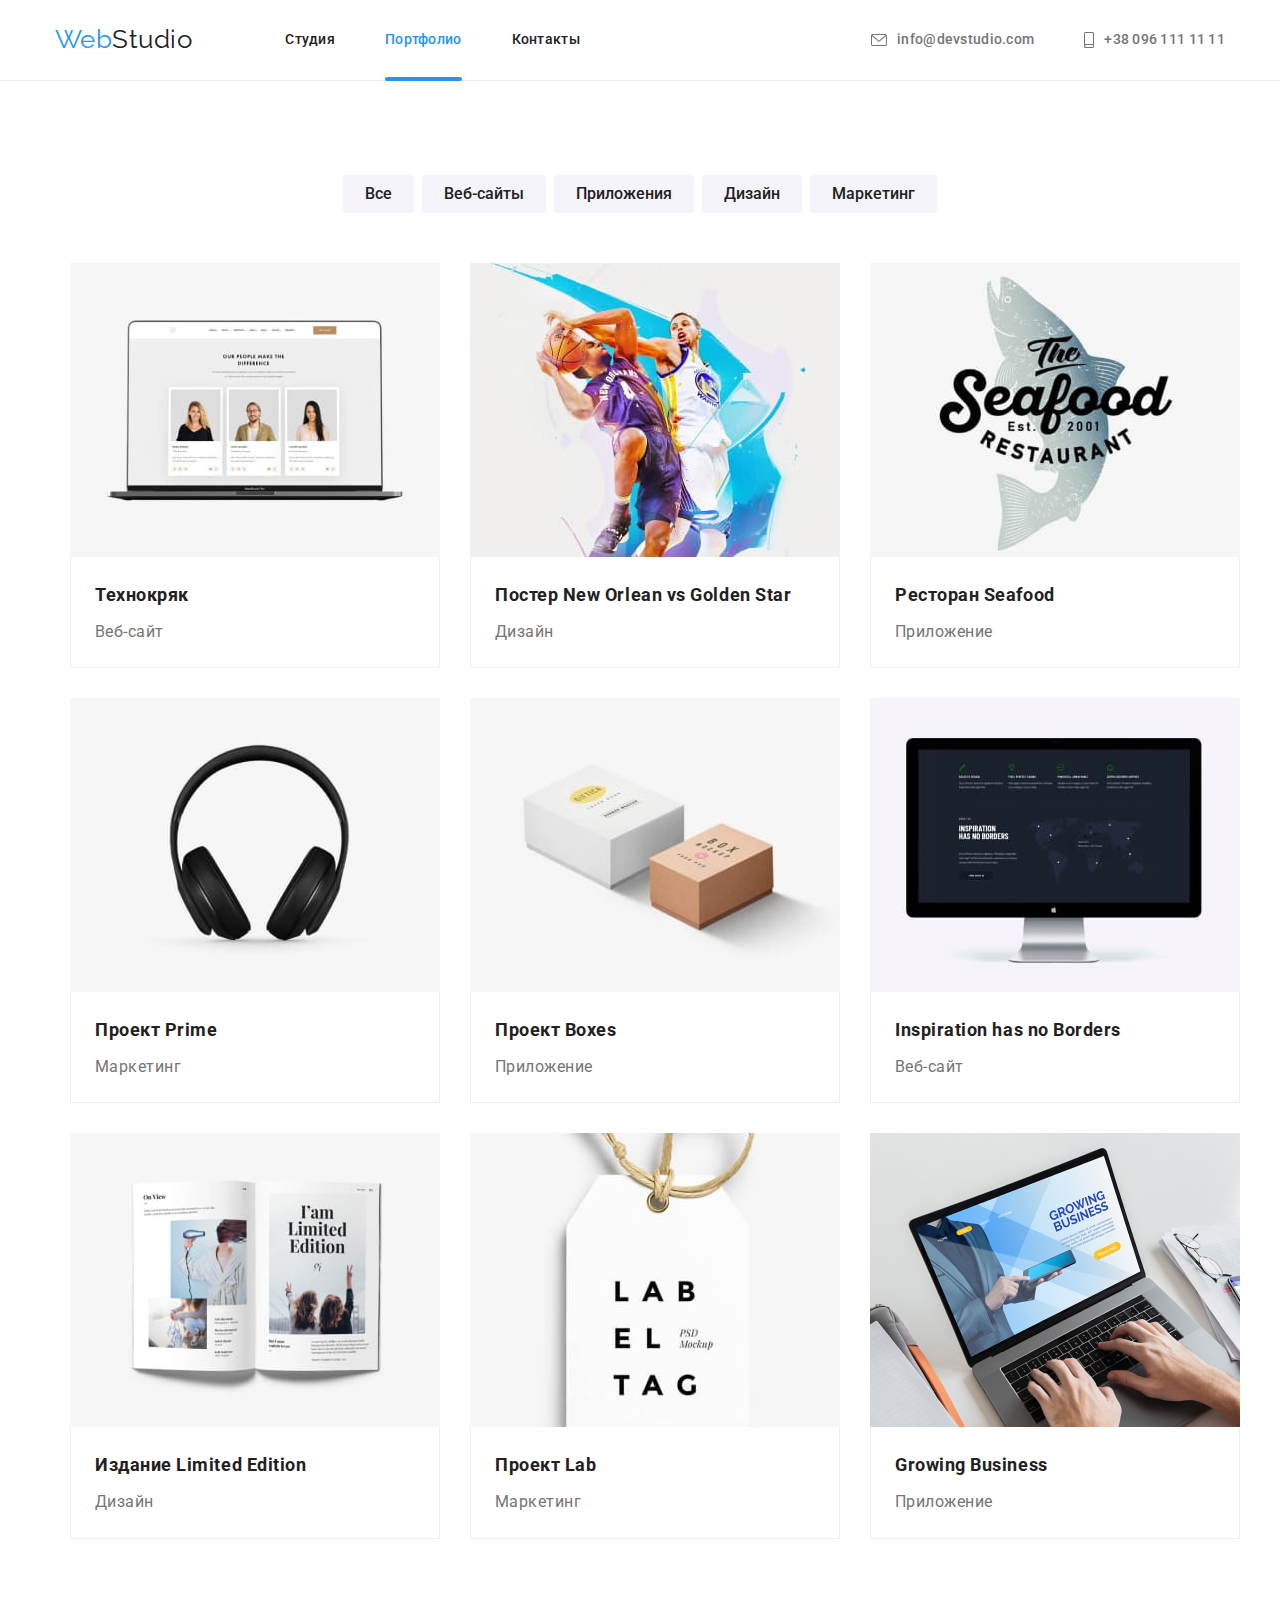
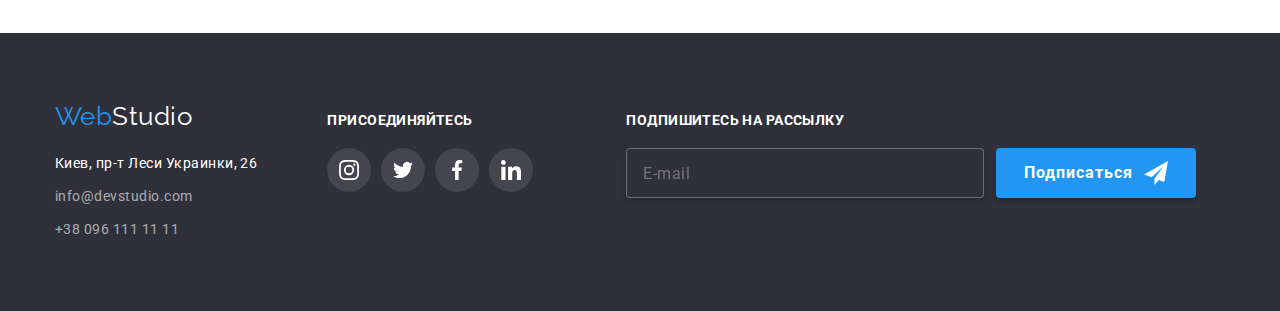
==== portfolio.html @ 208f95d6 "ДЗ №6" ====
<!DOCTYPE html>
<html lang="ru">
  <head>
    <meta charset="UTF-8" />
    <meta http-equiv="X-UA-Compatible" content="IE=edge" />
    <meta name="viewport" content="width=device-width, initial-scale=1.0" />
    <title>WebStudio</title>
    <link
      href="https://fonts.googleapis.com/css2?family=Raleway:wght@700&family=Roboto:wght@400;500;700;900&display=swap"
      rel="stylesheet"
    />
    <link
      rel="stylesheet"
      href="https://cdnjs.cloudflare.com/ajax/libs/modern-normalize/1.1.0/modern-normalize.min.css"
    />
    <link rel="stylesheet" href="./css/styles.css" />
  </head>
  <body>
    <!--Шапка сайта-->
    <header class="page-header">
      <div class="container main-nav">
        <nav class="logo-nav">
          <a class="logo" href="index.html" lang="en"
            ><span class="web">Web</span>Studio</a
          >
          <ul class="site-nav list">
            <li class="item"><a href="./index.html" class="link">Студия</a></li>
            <li class="item">
              <a href="./portfolio.html" class="link current">Портфолио</a>
            </li>
            <li class="item"><a href="" class="link">Контакты</a></li>
          </ul>
        </nav>
        <ul class="contact list">
          <li class="item">
            <a href="mailto:info@devstudio.com" class="link">
              <svg class="link-envelope">
                <use href="./images/icons.svg#icon-envelope-1"></use>
              </svg>
              info@devstudio.com
            </a>
          </li>
          <li class="item">
            <a href="tel:+380961111111" class="link">
              <svg class="link-smartphone">
                <use href="./images/icons.svg#icon-smartphone-1"></use>
              </svg>
              +38 096 111 11 11
            </a>
          </li>
        </ul>
      </div>
    </header>
    <main>
      <h1 class="visually-hidden">Портфолио</h1>
      <!--Кнопки фильтров-->
      <section class="section">
        <div class="container">
          <h2 class="visually-hidden">Фильтры</h2>
          <ul class="filters">
            <li>
              <button type="button" class="button primary">Все</button>
            </li>
            <li>
              <button type="button" class="button">Веб-сайты</button>
            </li>
            <li>
              <button type="button" class="button">Приложения</button>
            </li>
            <li>
              <button type="button" class="button">Дизайн</button>
            </li>
            <li>
              <button type="button" class="button">Маркетинг</button>
            </li>
          </ul>

          <!--Портфолио-->
          <h2 class="visually-hidden">Наши работы</h2>
          <ul class="work-list container">
            <li class="flex-element">
              <a href="portfolio.html" class="flex-link">
                <div class="flex-img">
                  <img
                    src="./images/technokryk.jpg"
                    alt="Веб-сайт"
                    width="370"
                  />
                  <div class="submenu">
                    <p>
                      Технокряк это современная <br />
                      площадка распространения <br />
                      коронавируса. Компании <br />
                      используют эту платформу для <br />
                      цифрового шпионажа и атак на <br />
                      защищённые сервера конкурентов.
                    </p>
                  </div>
                </div>
                <div class="project">
                  <h3 class="title">Технокряк</h3>
                  <p class="product">Веб-сайт</p>
                </div>
              </a>
            </li>
            <li class="flex-element">
              <a href="portfolio.html" class="flex-link">
                <div class="flex-img">
                  <img src="./images/new-orlean.jpg" alt="Постер" width="370" />
                  <div class="submenu">
                    <p>
                      Технокряк это современная <br />
                      площадка распространения <br />
                      коронавируса. Компании <br />
                      используют эту платформу для <br />
                      цифрового шпионажа и атак на <br />
                      защищённые сервера конкурентов.
                    </p>
                  </div>
                </div>
                <div class="project">
                  <h3 class="title">
                    Постер <span lang="en">New Orlean vs Golden Star</span>
                  </h3>
                  <p class="product">Дизайн</p>
                </div>
              </a>
            </li>
            <li class="flex-element">
              <a href="portfolio.html" class="flex-link">
                <div class="flex-img">
                  <img
                    src="./images/seafood.jpg"
                    alt="Логотип ресторана"
                    width="370"
                  />
                  <div class="submenu">
                    <p>
                      Технокряк это современная <br />
                      площадка распространения <br />
                      коронавируса. Компании <br />
                      используют эту платформу для <br />
                      цифрового шпионажа и атак на <br />
                      защищённые сервера конкурентов.
                    </p>
                  </div>
                </div>
                <div class="project">
                  <h3 class="title">Ресторан <span lang="en">Seafood</span></h3>
                  <p class="product">Приложение</p>
                </div>
              </a>
            </li>
            <li class="flex-element">
              <a href="portfolio.html" class="flex-link">
                <div class="flex-img">
                  <img
                    src="./images/prime.jpg"
                    alt="Фото наушников"
                    width="370"
                  />
                  <div class="submenu">
                    <p>
                      Технокряк это современная <br />
                      площадка распространения <br />
                      коронавируса. Компании <br />
                      используют эту платформу для <br />
                      цифрового шпионажа и атак на <br />
                      защищённые сервера конкурентов.
                    </p>
                  </div>
                </div>
                <div class="project">
                  <h3 class="title">Проект <span lang="en">Prime</span></h3>
                  <p class="product">Маркетинг</p>
                </div>
              </a>
            </li>
            <li class="flex-element">
              <a href="portfolio.html" class="flex-link">
                <div class="flex-img">
                  <img src="./images/boxes.jpg" alt="Фото боксов" width="370" />
                  <div class="submenu">
                    <p>
                      Технокряк это современная <br />
                      площадка распространения <br />
                      коронавируса. Компании <br />
                      используют эту платформу для <br />
                      цифрового шпионажа и атак на <br />
                      защищённые сервера конкурентов.
                    </p>
                  </div>
                </div>
                <div class="project">
                  <h3 class="title">Проект <span lang="en">Boxes</span></h3>
                  <p class="product">Приложение</p>
                </div>
              </a>
            </li>
            <li class="flex-element">
              <a href="portfolio.html" class="flex-link">
                <div class="flex-img">
                  <img
                    src="./images/inspiration.jpg"
                    alt="Фото монитора"
                    width="370"
                  />
                  <div class="submenu">
                    <p>
                      Технокряк это современная <br />
                      площадка распространения <br />
                      коронавируса. Компании <br />
                      используют эту платформу для <br />
                      цифрового шпионажа и атак на <br />
                      защищённые сервера конкурентов.
                    </p>
                  </div>
                </div>
                <div class="project">
                  <h3 class="title" lang="en">Inspiration has no Borders</h3>
                  <p class="product">Веб-сайт</p>
                </div>
              </a>
            </li>
            <li class="flex-element">
              <a href="portfolio.html" class="flex-link">
                <div class="flex-img">
                  <img
                    src="./images/limited-ed.jpg"
                    alt="Раскрытый журнал"
                    width="370"
                  />
                  <div class="submenu">
                    <p>
                      Технокряк это современная <br />
                      площадка распространения <br />
                      коронавируса. Компании <br />
                      используют эту платформу для <br />
                      цифрового шпионажа и атак на <br />
                      защищённые сервера конкурентов.
                    </p>
                  </div>
                </div>
                <div class="project">
                  <h3 class="title">
                    Издание <span lang="en"> Limited Edition</span>
                  </h3>
                  <p class="product">Дизайн</p>
                </div>
              </a>
            </li>
            <li class="flex-element">
              <a href="portfolio.html" class="flex-link">
                <div class="flex-img">
                  <img src="./images/lab.jpg" alt="Фото этикетки" width="370" />
                  <div class="submenu">
                    <p>
                      Технокряк это современная <br />
                      площадка распространения <br />
                      коронавируса. Компании <br />
                      используют эту платформу для <br />
                      цифрового шпионажа и атак на <br />
                      защищённые сервера конкурентов.
                    </p>
                  </div>
                </div>
                <div class="project">
                  <h3 class="title">Проект <span lang="en"> Lab</span></h3>
                  <p class="product">Маркетинг</p>
                </div>
              </a>
            </li>
            <li class="flex-element">
              <a href="portfolio.html" class="flex-link">
                <div class="flex-img">
                  <img src="./images/growing.jpg" alt="Ноутбук" width="370" />
                  <div class="submenu">
                    <p>
                      Технокряк это современная <br />
                      площадка распространения <br />
                      коронавируса. Компании <br />
                      используют эту платформу для <br />
                      цифрового шпионажа и атак на <br />
                      защищённые сервера конкурентов.
                    </p>
                  </div>
                </div>
                <div class="project">
                  <h3 class="title" lang="en">Growing Business</h3>
                  <p class="product">Приложение</p>
                </div>
              </a>
            </li>
          </ul>
        </div>
      </section>
    </main>
    <footer>
      <div class="container footer container">
        <div class="footer-left">
          <a class="logo footer" href="index.html" lang="en"
            ><span class="web">Web</span>Studio</a
          >
          <address>
            <ul class="address">
              <li class="visit">
                <a
                  class="link map"
                  href="https://goo.gl/maps/TSfYCQKMqH7pNoSs6"
                  target="_blank"
                  rel="noopener noreferrer"
                  >Киев, пр-т Леси Украинки, 26</a
                >
              </li>
              <li class="visit">
                <a href="mailto:info@devstudio.com" class="link"
                  >info@devstudio.com</a
                >
              </li>
              <li class="visit">
                <a href="tel:+380961111111" class="link">+38 096 111 11 11</a>
              </li>
            </ul>
          </address>
        </div>
        <div class="footer-right">
          <h3 class="join">Присоединяйтесь</h3>
          <ul class="social-list">
            <li class="social-item">
              <a href="index.html" class="link-social instagram">
                <svg class="social-network">
                  <use href="./images/icons.svg#icon-instagram-1"></use>
                </svg>
              </a>
            </li>
            <li class="social-item">
              <a href="index.html" class="link-social twitter">
                <svg class="social-network">
                  <use href="./images/icons.svg#icon-twitter-1"></use>
                </svg>
              </a>
            </li>
            <li class="social-item">
              <a href="index.html" class="link-social facebook">
                <svg class="social-network">
                  <use href="./images/icons.svg#icon-facebook-1"></use>
                </svg>
              </a>
            </li>
            <li class="social-item">
              <a href="index.html" class="link-social linkedin">
                <svg class="social-network">
                  <use href="./images/icons.svg#icon-linkedin-1"></use>
                </svg>
              </a>
            </li>
          </ul>
        </div>
        <div class="footer-sign">
          <form action="#" class="sign-form">
            <p class="sign-form-head">Подпишитесь на рассылку</p>
            <span class="sign-form-wrapper">
              <label class="sign-form-field">
                <input
                  type="email"
                  class="sign-form-input"
                  name="user-email"
                  placeholder="E-mail"
                />
              </label>
              <div class="send-button">
                <button class="sign-form-button" type="submit">
                  Подписаться
                </button>
                <svg class="sign-form-icon">
                  <use href="./images/icons.svg#icon-send"></use>
                </svg>
              </div>
            </span>
          </form>
        </div>
      </div>
    </footer>
    <script src="./js/modal.js"></script>
  </body>
</html>
---- css/styles.css ----
:root {
  --primary-text-color: #757575;
  --title-text-color: #212121;
  --second-text-color: #ffffff;
  --third-text-color: #ffffff99;
  --background-color: #2f303a;
  --second-background-color: #f5f4fa;
  --third-background-color: #e5e5e5;
  --accent-color: #2196f3;
  --second-accent-color: #188ce8;
  --icon-color: #afb1b8;
  --solid: #eeeeee;
  --border: 1px solid rgba(33, 33, 33, 0.2);
  --timing-function: cubic-bezier(0.4, 0, 0.2, 1);
}
body {
  color: var(--primary-text-color);
  font-family: Roboto, sans-serif;
  letter-spacing: 0.03em;
  line-height: 1.71;
}

button {
  font-family: inherit;
  cursor: pointer;
}

.visually-hidden {
  position: absolute;
  width: 1px;
  height: 1px;
  margin: -1px;
  border: 0;
  padding: 0;
  white-space: nowrap;
  clip-path: inset(100%);
  clip: rect(0 0 0 0);
  overflow: hidden;
}

.container {
  width: 1200px;
  padding-left: 15px;
  padding-right: 15px;
  margin: 0 auto;
}

/*Logo*/

.web {
  color: var(--accent-color);
}
.logo {
  display: flex;
  color: var(--title-text-color);
  font-family: Raleway, sans-serif;
  font-size: 26px;
  line-height: 1.2;
  text-decoration: none;
}

h1,
h2,
h3,
p,
ul {
  margin-top: 0;
  margin-bottom: 0;
}

ul {
  list-style: none;
}

/* Утилиты */
.list {
  padding: 0;
  margin: 0;
}
.link {
  text-decoration: none;
}

/* Page header */
/* Main-nav */

.page-header {
  padding-top: 24px;
  padding-bottom: 25px;
  background-color: var(--second-text-color);
  border-bottom: 1px solid #ececec;
}

.main-nav {
  display: flex;
  align-items: center;
}

/* Site nav */

.logo-nav {
  display: flex;
  align-items: center;
}
.site-nav {
  display: flex;
  position: relative;
  margin-left: 93px;
}

.site-nav .item:not(:last-child) {
  margin-right: 50px;
}

.site-nav .link {
  display: block;
  color: var(--title-text-color);
  background-color: var(--second-text-color);
  font-weight: 500;
  font-size: 14px;
  line-height: 1.14;
  letter-spacing: 0.02em;
  transition: color 250ms var(--timing-function);
}

.site-nav .link:hover,
.site-nav .link:focus {
  color: var(--accent-color);
}
.site-nav .link.current {
  color: var(--accent-color);
}

.link.current {
  position: relative;
  display: block;
}

.link.current::after {
  position: absolute;
  display: block;
  top: 45px;
  content: "";
  width: 100%;
  height: 4px;
  background-color: var(--accent-color);
  border-radius: 2px;
}

/* Сontact */

.contact.list {
  margin-left: auto;
  display: flex;
}

.link-envelope {
  margin-right: 10px;
  width: 16px;
  height: 12px;
  fill: currentColor;
}

.link-envelope:hover,
.link-envelope:focus {
  color: var(--accent-color);
}

.link-smartphone {
  margin-right: 10px;
  width: 10px;
  height: 16px;
  fill: currentColor;
}

.link-smartphone:hover,
.link-smartphone:focus {
  color: var(--accent-color);
}

.contact.list .item + .item {
  margin-left: 50px;
}
/* contact.list .item:last-child{
  margin-left: 50px */

.contact .link {
  color: var(--primary-text-color);
  font-weight: 500;
  font-size: 14px;
  line-height: 1.14;
  letter-spacing: 0.02em;
  transition: color 250ms var(--timing-function);
}
.contact .link:hover,
.contact .link:focus {
  color: var(--accent-color);
}
.link {
  display: flex;
  justify-content: center;
  align-items: center;
}

/* Hero */

.hero {
  padding-top: 200px;
  padding-bottom: 200px;
  max-width: 1600;
  margin-left: auto;
  margin-right: auto;
  background-image: linear-gradient(
      rgba(47, 48, 58, 0.4),
      rgba(47, 48, 58, 0.4)
    ),
    url(../images/hero.jpg);
  background-color: var(--background-color);
  text-align: center;
  background-repeat: no-repeat;
  background-position: center;
  background-size: cover;
}

.hero-title {
  margin-top: 0;
  margin-bottom: 30px;
  color: var(--second-text-color);
  font-weight: 900;
  font-size: 44px;
  line-height: 1.36;
  letter-spacing: 0.06em;
  text-transform: uppercase;
}

.hero .hero-button {
  border-radius: 4px;
  border: none;
  padding: 10px 32px;
  color: var(--second-text-color);
  background-color: var(--accent-color);
  font-weight: 700;
  font-size: 16px;
  line-height: 1.88;
  text-align: center;
}

.hero-button {
  border-radius: 4px;
  border: none;
  padding: 6px 22px;
  color: var(--title-text-color);
  background-color: var(--second-background-color);
  font-weight: 500;
  font-size: 16px;
  line-height: 1.63;
  text-align: center;
  transition: color 250ms var(--timing-function);
}

.hero-button:hover,
.hero-button:focus {
  color: var(--second-accent-color);
}

.hero-button.primary {
  color: var(--second-text-color);
  background-color: var(--accent-color);
}

.backdrop {
  position: fixed;
  top: 0;
  left: 0;
  width: 100vw;
  height: 100vh;
  z-index: 3;
  opacity: 1;
  transition: opacity 500ms var(--timing-function),
    visibility 500ms var(--timing-function);
  background: rgba(0, 0, 0, 0.2);
}

.backdrop.is-hidden {
  opacity: 0;
  pointer-events: none;
  visibility: hidden;
}

.backdrop.is-hidden .modal {
  transform: translate(-50%, -50%) scale(0.9);
  opacity: 0;
}

.modal {
  position: absolute;
  top: 50%;
  left: 50%;
  width: 528px;
  height: 581px;
  padding: 40px;
  transform: translate(-50%, -50%) scale(1);
  opacity: 1;
  transition: transform 500ms var(--timing-function),
    opacity 500ms var(--timing-function);
  background-color: var(--second-text-color);
  box-shadow: 0px 1px 3px rgba(0, 0, 0, 0.12), 0px 1px 1px rgba(0, 0, 0, 0.14),
    0px 2px 1px rgba(0, 0, 0, 0.2);
  border-radius: 4px;
}

.btn-modal {
  display: flex;
  position: absolute;
  height: 30px;
  width: 30px;
  right: 8px;
  top: 8px;
  border-radius: 50px;
  justify-content: center;
  align-items: center;
  border: 1px solid rgba(0, 0, 0, 0.1);
  background-color: var(--second-text-color);
  transition: color 250ms var(--timing-function);
}

.backdrop-icon {
  height: 18px;
  width: 18px;
  fill: currentColor;
}

.btn-modal:hover,
.btn-modal:focus {
  color: var(--accent-color);
}

.modal-form {
  display: flex;
  text-align: start;
  flex-direction: column;
}
.modal-form-head {
  margin-bottom: 12px;
  font-weight: 700;
  font-size: 20px;
  line-height: 1.15;
  text-align: center;
  letter-spacing: 0.03em;
  color: var(--title-text-color);
}
.modal-form-field {
  margin-bottom: 10px;
  font-weight: 400;
  font-size: 12px;
  line-height: 1.17;
  letter-spacing: 0.01em;
  color: var(--primary-text-color);
}

.modal-form-input {
  padding-left: 42px;
  width: 100%;
  height: 40px;
  border: var(--border);
  border-radius: 4px;
  transition: border-color 250ms var(--timing-function);
}
.modal-form-input:focus {
  outline: none;
  border-color: var(--accent-color);
}

.modal-form-message {
  margin-top: 4px;
  margin-bottom: 20px;
  padding: 12px 16px;
  width: 100%;
  height: 120px;
  border: var(--border);
  border-radius: 4px;
  font-weight: 400;
  font-size: 12px;
  line-height: 1.17;
  letter-spacing: 0.01em;
  resize: none;
  transition: border-color 250ms var(--timing-function);
}

.modal-form-message:focus {
  outline: none;
  border-color: var(--accent-color);
}
.modal-form-message::placeholder {
  color: rgba(117, 117, 117, 0.5);
}

.modal-form-button {
  align-self: center;
  padding: 10px 55px;
  border-radius: 4px;
  width: 200px;
  height: 50px;
  border: none;
  color: var(--second-text-color);
  background-color: var(--accent-color);
  font-weight: 700;
  font-size: 16px;
  line-height: 1.88;
  letter-spacing: 0.06em;
  box-shadow: 0px 4px 4px rgba(0, 0, 0, 0.15);
  transition: background-color 250ms var(--timing-function);
}

.modal-form-button:hover,
.modal-form-button:focus {
  background-color: var(--second-accent-color);
}

.modal-form-wrapper {
  display: block;
  position: relative;
  margin-top: 4px;
}

.modal-form-icon {
  display: block;
  width: 18px;
  height: 18px;
  position: absolute;
  top: 50%;
  left: 12px;
  transform: translateY(-50%);
  transition: background-color 250ms var(--timing-function);
}

.modal-form-input:focus + .modal-form-icon {
  fill: var(--accent-color);
}
.modal-form-checkbox-label::before {
  display: block;
  margin-right: 7px;
  content: "";
  width: 16px;
  height: 15px;
  border: 2px solid var(--title-text-color);
  border-radius: 2px;
  cursor: pointer;
}
.modal-form-checkbox-label {
  display: flex;
  margin-bottom: 30px;
  align-items: center;
  justify-content: center;
  font-weight: 400;
  font-size: 14px;
  line-height: 1.7;
  letter-spacing: 0.03em;
}

.modal-form-checkbox:checked + .modal-form-checkbox-label::before {
  background-image: url(../images/icon-check.svg);
  border: none;
}
.modal-form-checkbox:focus + .modal-form-checkbox-label::before {
  outline: 1px solid var(--third-text-color);
}
.link-contract {
  color: var(--accent-color);
  text-decoration: underline;
}

/* Section */

.section {
  padding-top: 94px;
  padding-bottom: 94px;
}
.benefits {
  padding-bottom: 0px;
}

.section .section-title {
  margin-top: 0;
  margin-bottom: 50px;
  padding-top: 0px;
  color: var(--title-text-color);
  font-size: 36px;
  line-height: 1.7;
  text-align: center;
}

.section-title {
  margin-top: 0;
  margin-bottom: 50px;
  padding-top: 0px;
  font-weight: 700;
  font-size: 36px;
  line-height: 1.17;
  color: var(--title-text-color);
  text-align: center;
  letter-spacing: 0.03em;
}

.image {
  position: relative;
}

.example {
  position: absolute;
  display: flex;
  align-items: center;
  justify-content: center;
  height: 70px;
  width: 100%;
  bottom: 0;
  font-weight: 700;
  font-size: 14px;
  line-height: 1.14px;
  letter-spacing: 0.03em;
  text-transform: uppercase;
  color: var(--second-text-color);
  background-color: rgba(47, 48, 58, 0.8);
}

.title {
  margin-top: 0;
  margin-bottom: 10px;
}

/* Feature */
.feature-list {
  display: flex;
  padding: 0;
}

.feature-list .plus:not(:last-child) {
  margin-right: 30px;
}

.feature-list .title {
  margin-top: 0;
  margin-bottom: 10px;
  color: var(--title-text-color);
  font-weight: 700;
  font-size: 14px;
  line-height: 1.14;
  text-transform: uppercase;
}

.plus {
  width: 270px;
}

.icons-list {
  display: flex;
  height: 120px;
  width: 270px;
  background-color: #f5f4fa;
  margin-bottom: 30px;
  border-radius: 4px;
  justify-content: center;
  align-items: center;
}

.icon-list {
  width: 70px;
  height: 70px;
}

.plus .text {
  font-size: 14px;
}

/*  Examples*/
.examples {
  display: flex;
  padding: 0;
}

.examples .image:not(:last-child) {
  margin-right: 30px;
}

/* Team */

.team-list .title {
  margin-top: 0;
  margin-bottom: 10px;
  color: var(--title-text-color);
  font-weight: 500;
  font-size: 16px;
  line-height: 1.19;
}

.section-team {
  padding-top: 94px;
  padding-bottom: 94px;
  background-color: var(--second-background-color);
}

.section-team .container {
  background-color: var(--second-background-color);
}

.team-list {
  display: flex;
  padding: 0;
  font-size: 16px;
  line-height: 1.19;
}

.team-list .foto:not(:last-child) {
  margin-right: 30px;
}

.foto {
  box-shadow: 0px 1px 3px rgba(0, 0, 0, 0.12), 0px 1px 1px rgba(0, 0, 0, 0.14),
    0px 2px 1px rgba(0, 0, 0, 0.2);
}

img {
  display: block;
  width: 100%;
  height: auto;
}

.content {
  padding-top: 30px;
  padding-bottom: 30px;
  text-align: center;
  background-color: var(--second-text-color);
  border-radius: 0px 0px 4px 4px;
}

.social-list {
  display: flex;
  margin-top: 16px;
  padding-left: 32px;
  padding-right: 32px;
  justify-content: center;
  align-items: center;
  color: var(--icon-color);
}
.social-item {
  display: block;
  justify-content: center;
  align-items: center;
}

.social-network {
  width: 20px;
  height: 20px;
  fill: currentColor;
}
.social-list .social-item:not(:last-child) {
  margin-right: 10px;
}

.link-social {
  display: block;
  padding: 12px;
  width: 44px;
  height: 44px;
  color: var(--icon-color);
  border-radius: 50px;
  transition: background-color 250ms var(--timing-function),
    color 250ms var(--timing-function);
}

.link-social:hover,
.link-social:focus {
  background-color: var(--accent-color);
  color: var(--second-text-color);
  border-radius: 50%;
}

/* Clients */

.section-clients {
  padding-top: 94px;
  padding-bottom: 94px;
}
.client-item:not(:last-child) {
  margin-right: 30px;
}
.client-item {
  display: block;
}

.clients-list {
  display: flex;
  padding: 0;
  color: var(--icon-color);
}

.link-logo {
  display: flex;
  justify-content: center;
  align-items: center;
  width: 170px;
  height: 92px;
  color: var(--icon-color);
  box-sizing: border-box;
  border: 1px solid var(--icon-color);
  transition: color 250ms var(--timing-function),
    border 250ms var(--timing-function);
}

.link-logo:hover,
.link-logo:focus {
  color: var(--accent-color);
  border: 1px solid var(--accent-color);
}

.logo-icon {
  width: 106px;
  height: 60px;
  fill: currentColor;
}
/* Portfolio */

.filters {
  display: flex;
  margin-bottom: 50px;
  align-items: center;
  padding: 0px;
  justify-content: center;
  transition: box-shadow 250ms var(--timing-function);
}

.filters li:not(:last-child) {
  margin-right: 8px;
}

.button {
  border-radius: 4px;
  border: none;
  padding: 6px 22px;
  color: var(--title-text-color);
  background-color: var(--second-background-color);
  font-weight: 500;
  font-size: 16px;
  line-height: 1.63;
  text-align: center;
  transition: color 250ms var(--timing-function),
    box-shadow 250ms var(--timing-function),
    background-color 250ms var(--timing-function);
}

.filters .button:hover,
.filters .button:focus {
  color: var(--second-text-color);
  background-color: var(--accent-color);
  box-shadow: 0px 3px 1px rgba(0, 0, 0, 0.1), 0px 1px 2px rgba(0, 0, 0, 0.08),
    0px 2px 2px rgba(0, 0, 0, 0.12);
}

.work-list.container {
  display: flex;
  flex-wrap: wrap;
  margin: 0;
}

.flex-element {
  width: 370px;
  margin-right: 30px;
  margin-bottom: 30px;
}

.flex-img {
  position: relative;
  overflow: hidden;
}
.submenu {
  position: absolute;
  left: 0;
  top: 0;
  width: 100%;
  height: 100%;
  padding-top: 63px;
  padding-left: 24px;
  margin: 0;
  transform: translateY(100%);
  transition: transform 250ms var(--timing-function);
  font-style: normal;
  font-size: 18px;
  line-height: 1.56;
  letter-spacing: 0.03em;
  color: var(--second-text-color);
  background-color: rgba(33, 150, 243, 0.9);
}

.flex-element:nth-child(3n) {
  margin-right: 0;
}

.flex-element:nth-last-child(-n + 3) {
  margin-bottom: 0;
}
.flex-link {
  display: block;
  text-decoration: none;
  transition: box-shadow 250ms var(--timing-function);
}

.flex-link:hover .submenu,
.flex-link:focus .submenu {
  transform: translateY(0);
}

.flex-link:hover,
.flex-link:focus {
  box-shadow: 0px 1px 1px rgba(0, 0, 0, 0.12), 0px 4px 4px rgba(0, 0, 0, 0.06),
    1px 4px 6px rgba(0, 0, 0, 0.16);
}

.product {
  font-size: 16px;
  line-height: 1.88;
  color: var(--primary-text-color);
}
.work-list .title {
  margin-top: 0;
  margin-bottom: 4px;
  color: var(--title-text-color);
  font-weight: 700;
  font-size: 18px;
  line-height: 2;
  letter-spacing: 0.03em;
}

.project {
  padding-top: 20px;
  padding-bottom: 20px;
  padding-left: 24px;
  padding-right: 24px;
  background-color: var(--second-text-color);
  border: 1px solid #eeeeee;
  border-top: none;
}

/* Footer */

footer {
  display: flex;
  padding-top: 60px;
  padding-bottom: 60px;
  background-color: var(--background-color);
}

.logo.footer {
  margin-bottom: 20px;
  color: var(--second-text-color);
}

.footer.container {
  display: flex;
  align-items: baseline;
}

/* * Address */

.address {
  display: block;
  margin: auto;
  padding: 0;
}

.address .link {
  margin-top: 0;
  margin-bottom: 9px;
  background-color: var(--background-color);
  color: var(--third-text-color);
  font-style: normal;
  font-size: 14px;
  line-height: 1.71;
  justify-content: flex-start;
  transition: color 250ms var(--timing-function);
}

.address .link:hover,
.address .link:focus {
  color: var(--accent-color);
}
.address .link.map {
  color: var(--second-text-color);
}
.address .visit:not(:last-child) {
  margin-bottom: 9px;
}
.join {
  color: var(--second-text-color);
  font-weight: 700;
  font-size: 14px;
  line-height: 1.14;
  letter-spacing: 0.03em;
  text-transform: uppercase;
}
.footer-right .social-list {
  margin-top: 20px;
  padding: 0;
  justify-content: flex-start;
}
.footer-right .link-social {
  color: var(--second-text-color);
  background-color: rgba(255, 255, 255, 0.1);
  transition: background-color 250ms var(--timing-function);
}

.footer-right .link-social:hover,
.footer-right .link-social:focus {
  background-color: var(--accent-color);
}

.footer-right {
  margin-left: 70px;
}

.footer-sign {
  margin-left: 93px;
}
.footer-sign .sign-form {
  margin-top: 20px;
  padding: 0;
  justify-content: flex-start;
}

.sign-form {
  display: flex;
  flex-direction: column;
}

.sign-form-head {
  margin-bottom: 20px;
  font-weight: 700;
  font-size: 14px;
  line-height: 1.14;
  text-align: start;
  letter-spacing: 0.03em;
  color: var(--second-text-color);
  text-transform: uppercase;
}

.sign-form-input {
  padding: 15px 16px;
  margin-right: 12px;
  width: 358px;
  height: 50px;
  font-weight: 400;
  font-size: 16px;
  line-height: 1.25;
  letter-spacing: 0.03em;
  color: rgba(255, 255, 255, 0.6);
  background-color: var(--background-color);
  border: 1px solid rgba(255, 255, 255, 0.3);
  filter: drop-shadow(0px 4px 4px rgba(0, 0, 0, 0.15));
  border-radius: 4px;
  transition: border-color 250ms var(--timing-function);
}
.sign-form-input:focus {
  outline: none;
  border-color: var(--accent-color);
}
.sign-form-wrapper {
  display: flex;
}

.sign-form-button {
  text-align: start;
  padding: 10px 28px;
  border-radius: 4px;
  width: 200px;
  height: 50px;
  border: none;
  color: var(--second-text-color);
  background-color: var(--accent-color);
  font-weight: 700;
  font-size: 16px;
  line-height: 1.88;
  letter-spacing: 0.06em;
  box-shadow: 0px 4px 4px rgba(0, 0, 0, 0.15);
}
.send-button {
  display: block;
  position: relative;
  align-items: center;
}

.sign-form-icon {
  display: block;
  width: 24px;
  height: 24px;
  position: absolute;
  top: 50%;
  right: 28px;
  margin-left: 10px;
  fill: var(--second-text-color);
  transform: translateY(-50%);
}

/* Чтобы поделить контейнер на несколько рядов: calc((100% - кол-во маржинов в строке * на значение маржина)/кол-во элементов в строке */
/* пример: calc((100%-60px)/3, где 60px -это 2 маржина по 30px между 3-х рядов */
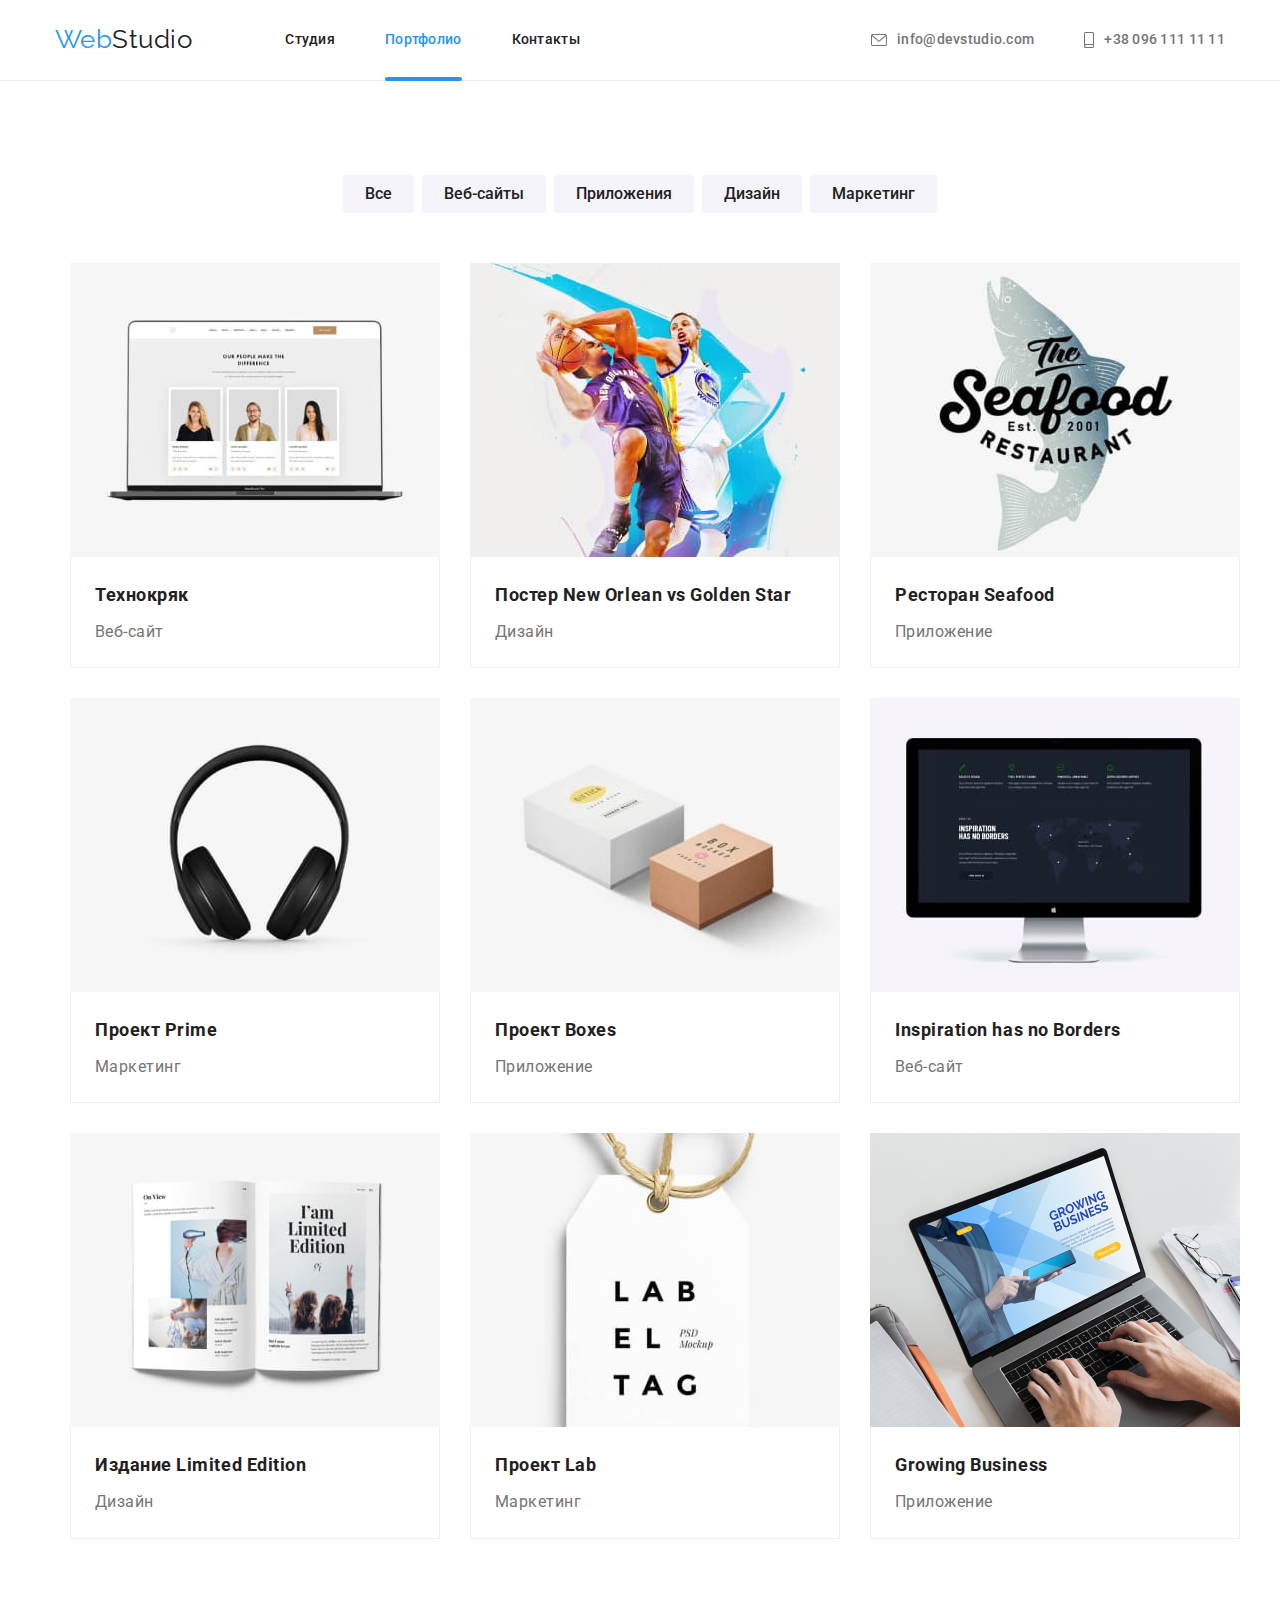
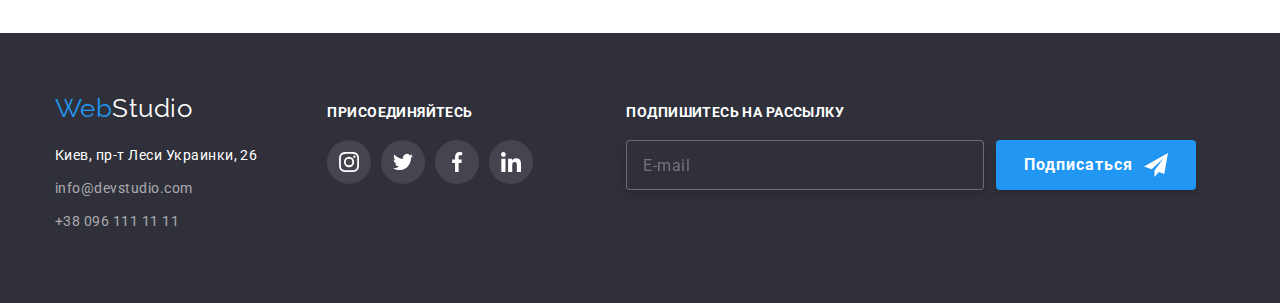
==== commit 07d72d7b: "Доработка дз" ====
--- a/portfolio.html
+++ b/portfolio.html
@@ -359,7 +359,7 @@
         <div class="footer-sign">
           <form action="#" class="sign-form">
             <p class="sign-form-head">Подпишитесь на рассылку</p>
-            <span class="sign-form-wrapper">
+            <div class="sign-form-wrapper">
               <label class="sign-form-field">
                 <input
                   type="email"
@@ -376,7 +376,7 @@
                   <use href="./images/icons.svg#icon-send"></use>
                 </svg>
               </div>
-            </span>
+            </div>
           </form>
         </div>
       </div>
--- a/css/styles.css
+++ b/css/styles.css
@@ -357,6 +357,9 @@
   letter-spacing: 0.01em;
   color: var(--primary-text-color);
 }
+.modal-form-field.textarea {
+  margin-bottom: 20px;
+}
 
 .modal-form-input {
   padding-left: 42px;
@@ -373,7 +376,7 @@
 
 .modal-form-message {
   margin-top: 4px;
-  margin-bottom: 20px;
+
   padding: 12px 16px;
   width: 100%;
   height: 120px;
@@ -459,11 +462,14 @@
 }
 
 .modal-form-checkbox:checked + .modal-form-checkbox-label::before {
-  background-image: url(../images/icon-check.svg);
+  background-image: url(../images/checkbox_pure.svg);
+  background-color: var(--accent-color);
+  background-position: center;
+  background-repeat: no-repeat;
   border: none;
 }
 .modal-form-checkbox:focus + .modal-form-checkbox-label::before {
-  outline: 1px solid var(--third-text-color);
+  border-color: 1px solid var(--title-text-color);
 }
 .link-contract {
   color: var(--accent-color);
@@ -921,7 +927,6 @@
   margin-left: 93px;
 }
 .footer-sign .sign-form {
-  margin-top: 20px;
   padding: 0;
   justify-content: flex-start;
 }
